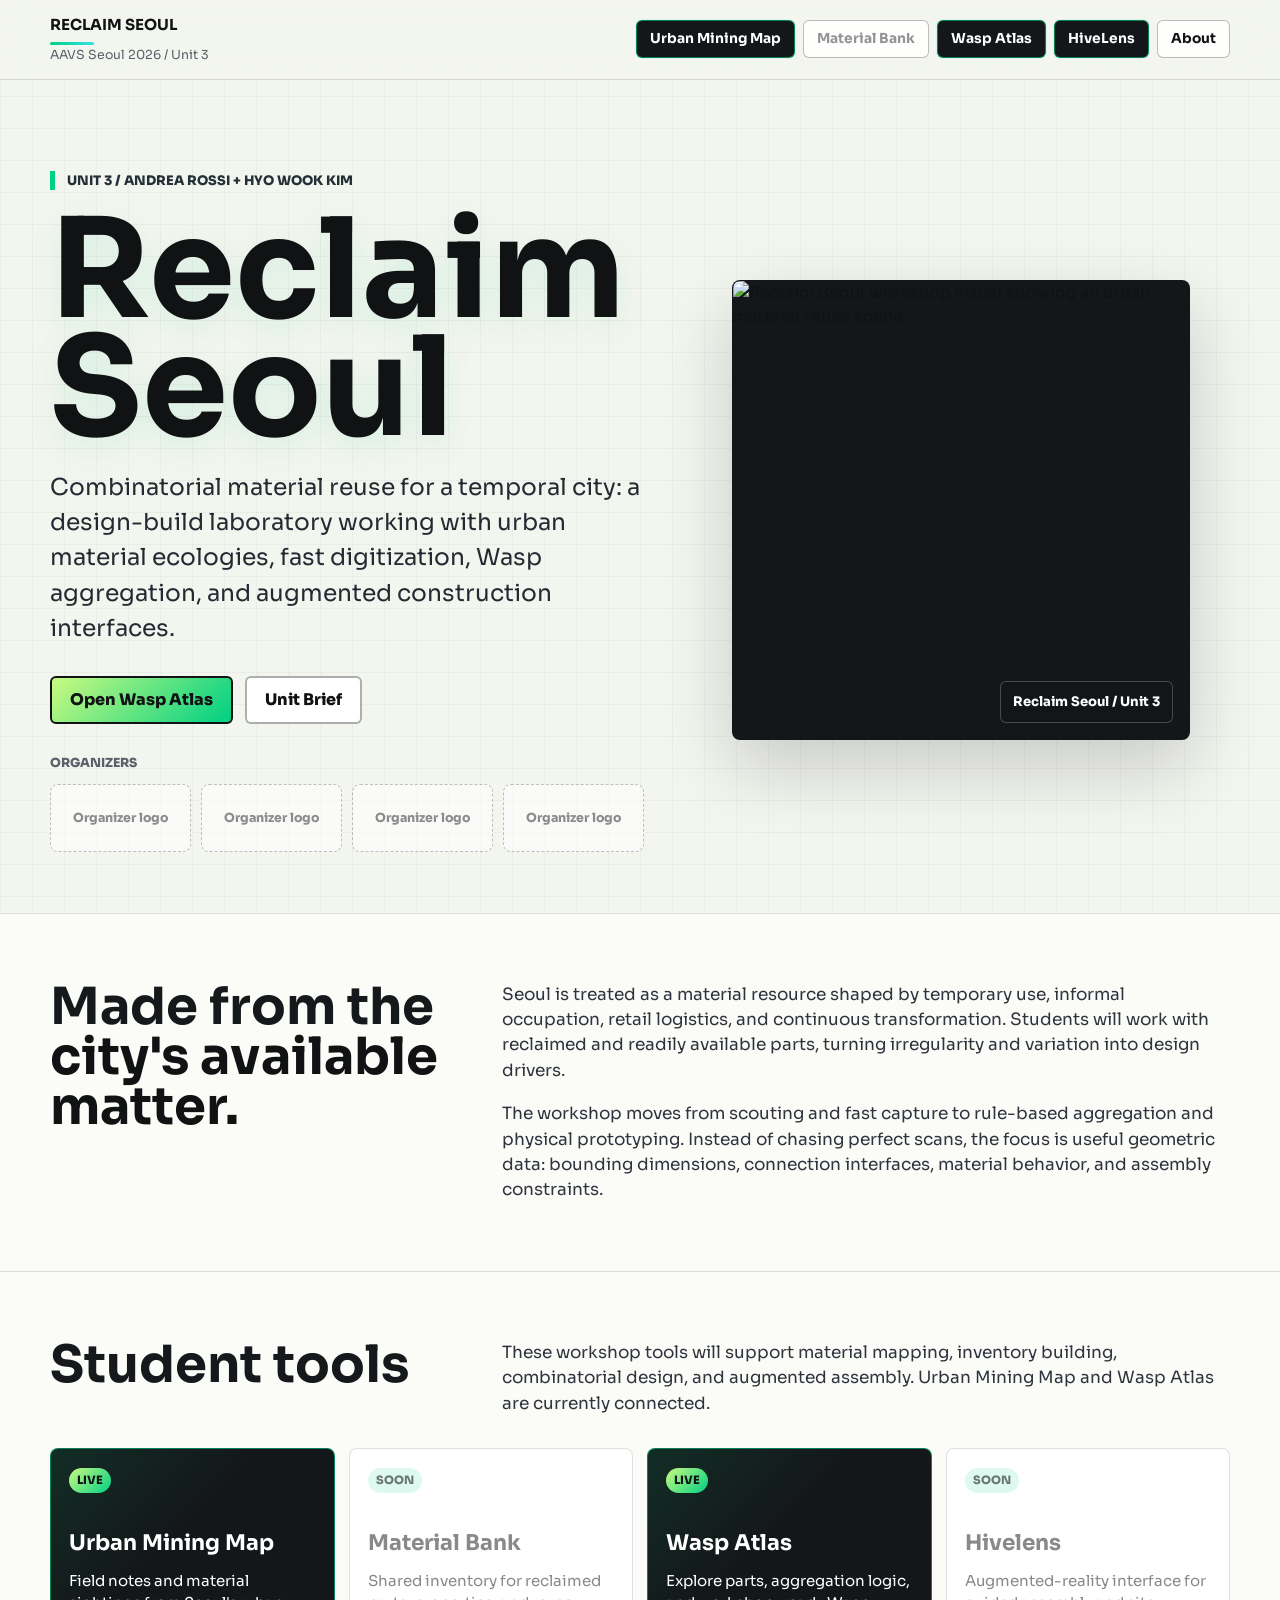
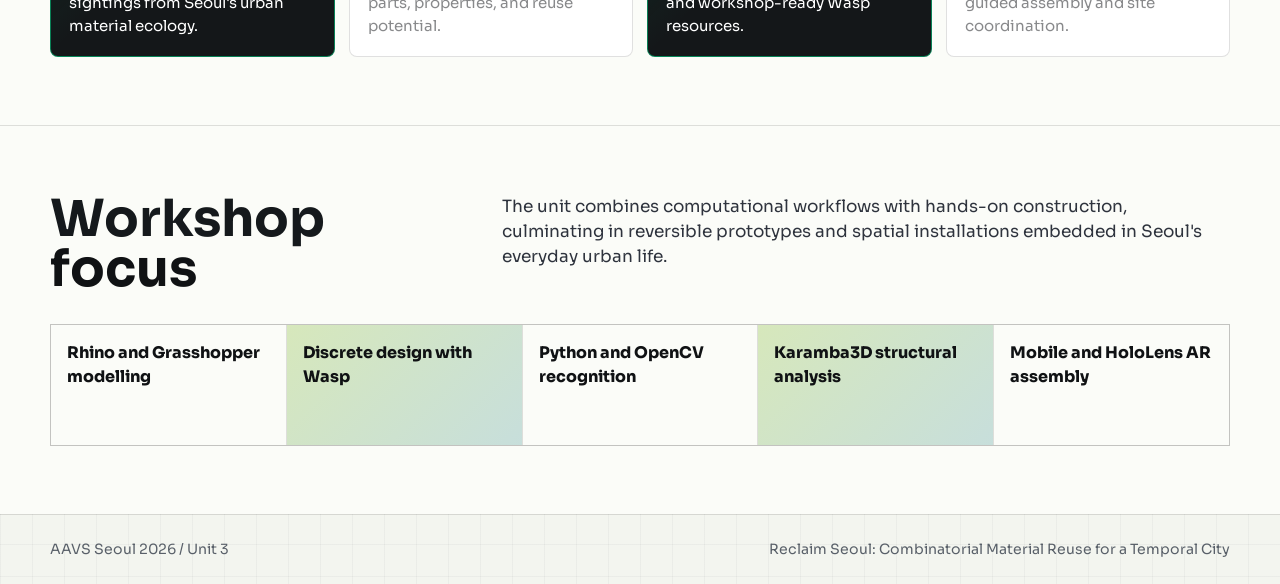
==== index.html @ ffc9cb84 "add space for logos" ====
<!doctype html>
<html lang="en">
  <head>
    <meta charset="utf-8" />
    <meta name="viewport" content="width=device-width, initial-scale=1" />
    <title>Reclaim Seoul | AAVS Seoul 2026 Unit 3</title>
    <meta
      name="description"
      content="Unit 3 of AAVS Seoul 2026: Reclaim Seoul, a design-build workshop on combinatorial material reuse for a temporal city."
    />
    <meta property="og:title" content="Reclaim Seoul | AAVS Seoul 2026 Unit 3" />
    <meta
      property="og:description"
      content="Combinatorial material reuse, urban mining, Wasp aggregation, and AR-guided assembly for Seoul's temporal city."
    />
    <meta
      property="og:image"
      content="/assets/images/Gemini_Generated_Image_jdcvkxjdcvkxjdcv.png"
    />
    <meta property="og:type" content="website" />
    <link rel="preconnect" href="https://fonts.googleapis.com" />
    <link rel="preconnect" href="https://fonts.gstatic.com" crossorigin />
    <link
      href="https://fonts.googleapis.com/css2?family=Sora:wght@200;300;400;500;600;700&display=swap"
      rel="stylesheet"
    />
    <link rel="icon" href="Atlas/assets/fav.svg" type="image/svg+xml" />
    <script src="assets/site-nav.js" defer></script>
    <style>
      :root {
        --ink: #101214;
        --muted: #596069;
        --paper: #f3f5ef;
        --panel: #ffffff;
        --line: rgba(16, 18, 20, 0.13);
        --hive-green: #00d084;
        --hive-cyan: #34e2e4;
        --hive-lime: #cafa80;
        --hive-blue: #0693e3;
        --soft-green: rgba(0, 208, 132, 0.13);
        --dark-panel: #141719;
      }

      * {
        box-sizing: border-box;
      }

      html {
        scroll-behavior: smooth;
      }

      body {
        margin: 0;
        color: var(--ink);
        background:
          linear-gradient(90deg, rgba(17, 19, 24, 0.035) 1px, transparent 1px),
          linear-gradient(rgba(17, 19, 24, 0.035) 1px, transparent 1px),
          var(--paper);
        background-size: 32px 32px;
        font-family:
          Sora, ui-sans-serif, system-ui, -apple-system, BlinkMacSystemFont, "Segoe UI",
          sans-serif;
        line-height: 1.5;
      }

      a {
        color: inherit;
      }

      .hero {
        min-height: calc(100vh - 67px);
        display: grid;
        align-items: center;
        padding: 56px 0 28px;
      }

      .hero-inner {
        display: grid;
        grid-template-columns: minmax(0, 1.05fr) minmax(300px, 0.95fr);
        gap: 48px;
        align-items: center;
        width: min(1180px, calc(100% - 32px));
        margin: 0 auto;
      }

      .eyebrow {
        display: inline-flex;
        width: fit-content;
        border-left: 5px solid var(--hive-green);
        padding-left: 12px;
        color: #243038;
        font-size: 0.82rem;
        font-weight: 800;
        text-transform: uppercase;
      }

      h1 {
        max-width: 850px;
        margin: 20px 0 22px;
        font-size: clamp(3.4rem, 11vw, 8.6rem);
        line-height: 0.86;
        letter-spacing: 0;
        text-shadow: 0 10px 30px rgba(0, 208, 132, 0.12);
      }

      .subtitle {
        max-width: 660px;
        margin: 0;
        color: #242932;
        font-size: clamp(1.08rem, 2vw, 1.46rem);
      }

      .hero-actions {
        display: flex;
        flex-wrap: wrap;
        gap: 12px;
        margin-top: 30px;
      }

      .logo-strip {
        display: grid;
        gap: 12px;
        margin-top: 30px;
      }

      .logo-strip__label {
        color: var(--muted);
        font-size: 0.78rem;
        font-weight: 800;
        text-transform: uppercase;
      }

      .logo-strip__grid {
        display: grid;
        grid-template-columns: repeat(4, minmax(120px, 1fr));
        gap: 10px;
        max-width: 620px;
      }

      .logo-slot {
        display: grid;
        place-items: center;
        min-height: 68px;
        border: 1px dashed rgba(16, 18, 20, 0.26);
        border-radius: 8px;
        background: rgba(255, 255, 255, 0.58);
        color: rgba(16, 18, 20, 0.48);
        font-size: 0.78rem;
        font-weight: 760;
        text-align: center;
      }

      .button {
        display: inline-flex;
        align-items: center;
        justify-content: center;
        min-height: 48px;
        border: 2px solid var(--ink);
        border-radius: 6px;
        padding: 0 18px;
        font-weight: 800;
        text-decoration: none;
      }

      .button.primary {
        background: linear-gradient(135deg, var(--hive-lime), var(--hive-green));
      }

      .button.secondary {
        background: white;
        border-color: rgba(16, 18, 20, 0.34);
      }

      .media-panel {
        position: relative;
        overflow: hidden;
        min-height: 460px;
        border: 1px solid var(--line);
        border-radius: 8px;
        background: var(--dark-panel);
        box-shadow: 0 28px 70px rgba(17, 19, 24, 0.18);
      }

      .media-panel img {
        position: absolute;
        inset: 0;
        width: 100%;
        height: 100%;
        object-fit: cover;
      }

      .media-label {
        position: absolute;
        right: 16px;
        bottom: 16px;
        max-width: calc(100% - 32px);
        border: 1px solid rgba(255, 255, 255, 0.22);
        border-radius: 6px;
        padding: 10px 12px;
        background: rgba(20, 23, 25, 0.86);
        color: white;
        font-size: 0.82rem;
        font-weight: 750;
      }

      main {
        background: #fbfcf8;
      }

      section {
        border-top: 1px solid var(--line);
        padding: 68px 0;
      }

      .section-inner {
        width: min(1180px, calc(100% - 32px));
        margin: 0 auto;
      }

      .split {
        display: grid;
        grid-template-columns: minmax(230px, 0.72fr) minmax(0, 1.28fr);
        gap: 42px;
      }

      h2 {
        margin: 0;
        font-size: clamp(2rem, 4vw, 4rem);
        line-height: 0.98;
        letter-spacing: 0;
      }

      h2::first-line {
        color: #15191c;
      }

      .body-copy {
        display: grid;
        gap: 18px;
        color: #2e333d;
        font-size: 1.06rem;
      }

      .body-copy p {
        margin: 0;
      }

      .tool-grid {
        display: grid;
        grid-template-columns: repeat(4, minmax(0, 1fr));
        gap: 14px;
        margin-top: 32px;
      }

      .tool-card {
        min-height: 188px;
        border: 1px solid var(--line);
        border-radius: 8px;
        padding: 18px;
        background: var(--panel);
        text-decoration: none;
      }

      .tool-card.live {
        border-color: rgba(0, 208, 132, 0.56);
        background:
          linear-gradient(135deg, rgba(0, 208, 132, 0.12), transparent 42%),
          var(--dark-panel);
        color: white;
      }

      .tool-card.placeholder {
        color: rgba(17, 19, 24, 0.5);
      }

      .tool-status {
        display: inline-flex;
        border-radius: 999px;
        padding: 4px 8px;
        background: linear-gradient(135deg, var(--hive-lime), var(--hive-green));
        color: var(--ink);
        font-size: 0.72rem;
        font-weight: 850;
        text-transform: uppercase;
      }

      .tool-card.placeholder .tool-status {
        background: var(--soft-green);
        color: rgba(16, 18, 20, 0.56);
      }

      .tool-card h3 {
        margin: 34px 0 10px;
        font-size: 1.35rem;
        letter-spacing: 0;
      }

      .tool-card p {
        margin: 0;
        font-size: 0.94rem;
      }

      .learning-list {
        display: grid;
        grid-template-columns: repeat(5, minmax(0, 1fr));
        gap: 1px;
        margin-top: 30px;
        background: var(--line);
        border: 1px solid var(--line);
      }

      .learning-list span {
        min-height: 120px;
        padding: 16px;
        background: #fbfcf8;
        font-weight: 760;
      }

      .learning-list span:nth-child(2),
      .learning-list span:nth-child(4) {
        background: linear-gradient(135deg, rgba(202, 250, 128, 0.34), rgba(52, 226, 228, 0.13));
      }

      .footer {
        display: flex;
        flex-wrap: wrap;
        justify-content: space-between;
        gap: 18px;
        border-top: 1px solid var(--line);
        padding: 24px max(16px, calc((100% - 1180px) / 2));
        color: var(--muted);
        font-size: 0.88rem;
      }

      @media (max-width: 920px) {
        .hero {
          min-height: auto;
        }

        .hero-inner,
        .split {
          grid-template-columns: 1fr;
        }

        .media-panel {
          min-height: 320px;
        }

        .tool-grid,
        .learning-list {
          grid-template-columns: repeat(2, minmax(0, 1fr));
        }
      }

      @media (max-width: 560px) {
        h1 {
          font-size: clamp(3rem, 19vw, 5.8rem);
        }

        .hero-actions,
        .button {
          width: 100%;
        }

        .logo-strip__grid {
          grid-template-columns: 1fr 1fr;
        }

        .tool-grid,
        .learning-list {
          grid-template-columns: 1fr;
        }
      }
    </style>
  </head>
  <body>
    <site-nav current="home"></site-nav>

    <div class="hero">
      <div class="hero-inner">
        <div>
          <span class="eyebrow">Unit 3 / Andrea Rossi + Hyo Wook Kim</span>
          <h1>Reclaim Seoul</h1>
          <p class="subtitle">
            Combinatorial material reuse for a temporal city: a design-build laboratory
            working with urban material ecologies, fast digitization, Wasp aggregation, and
            augmented construction interfaces.
          </p>
          <div class="hero-actions">
            <a class="button primary" href="Atlas/">Open Wasp Atlas</a>
            <a class="button secondary" href="https://www.social-algorithms.com/whats-on/2026-unit-3">Unit Brief</a>
          </div>
          <div class="logo-strip" aria-label="Organizer logos">
            <span class="logo-strip__label">Organizers</span>
            <div class="logo-strip__grid">
              <div class="logo-slot">Organizer logo</div>
              <div class="logo-slot">Organizer logo</div>
              <div class="logo-slot">Organizer logo</div>
              <div class="logo-slot">Organizer logo</div>
            </div>
          </div>
        </div>
        <figure class="media-panel" aria-label="Reclaim Seoul workshop image">
          <img
            src="assets/images/Gemini_Generated_Image_jdcvkxjdcvkxjdcv.png"
            alt="Reclaim Seoul workshop visual showing an urban material reuse scene"
          />
          <figcaption class="media-label">Reclaim Seoul / Unit 3</figcaption>
        </figure>
      </div>
    </div>

    <main>
      <section id="brief">
        <div class="section-inner split">
          <h2>Made from the city's available matter.</h2>
          <div class="body-copy">
            <p>
              Seoul is treated as a material resource shaped by temporary use, informal
              occupation, retail logistics, and continuous transformation. Students will work
              with reclaimed and readily available parts, turning irregularity and variation
              into design drivers.
            </p>
            <p>
              The workshop moves from scouting and fast capture to rule-based aggregation and
              physical prototyping. Instead of chasing perfect scans, the focus is useful
              geometric data: bounding dimensions, connection interfaces, material behavior,
              and assembly constraints.
            </p>
          </div>
        </div>
      </section>

      <section id="tools">
        <div class="section-inner">
          <div class="split">
            <h2>Student tools</h2>
            <div class="body-copy">
              <p>
                These workshop tools will support material mapping, inventory building,
                combinatorial design, and augmented assembly. Urban Mining Map and Wasp Atlas
                are currently connected.
              </p>
            </div>
          </div>
          <div class="tool-grid">
            <a class="tool-card live" href="UrbanMiningMap/">
              <span class="tool-status">Live</span>
              <h3>Urban Mining Map</h3>
              <p>Field notes and material sightings from Seoul's urban material ecology.</p>
            </a>
            <article class="tool-card placeholder">
              <span class="tool-status">Soon</span>
              <h3>Material Bank</h3>
              <p>Shared inventory for reclaimed parts, properties, and reuse potential.</p>
            </article>
            <a class="tool-card live" href="Atlas/">
              <span class="tool-status">Live</span>
              <h3>Wasp Atlas</h3>
              <p>Explore parts, aggregation logic, and workshop-ready Wasp resources.</p>
            </a>
            <article class="tool-card placeholder">
              <span class="tool-status">Soon</span>
              <h3>Hivelens</h3>
              <p>Augmented-reality interface for guided assembly and site coordination.</p>
            </article>
          </div>
        </div>
      </section>

      <section id="learning">
        <div class="section-inner">
          <div class="split">
            <h2>Workshop focus</h2>
            <div class="body-copy">
              <p>
                The unit combines computational workflows with hands-on construction,
                culminating in reversible prototypes and spatial installations embedded in
                Seoul's everyday urban life.
              </p>
            </div>
          </div>
          <div class="learning-list" aria-label="Workshop topics">
            <span>Rhino and Grasshopper modelling</span>
            <span>Discrete design with Wasp</span>
            <span>Python and OpenCV recognition</span>
            <span>Karamba3D structural analysis</span>
            <span>Mobile and HoloLens AR assembly</span>
          </div>
        </div>
      </section>
    </main>

    <footer class="footer">
      <span>AAVS Seoul 2026 / Unit 3</span>
      <span>Reclaim Seoul: Combinatorial Material Reuse for a Temporal City</span>
    </footer>
  </body>
</html>
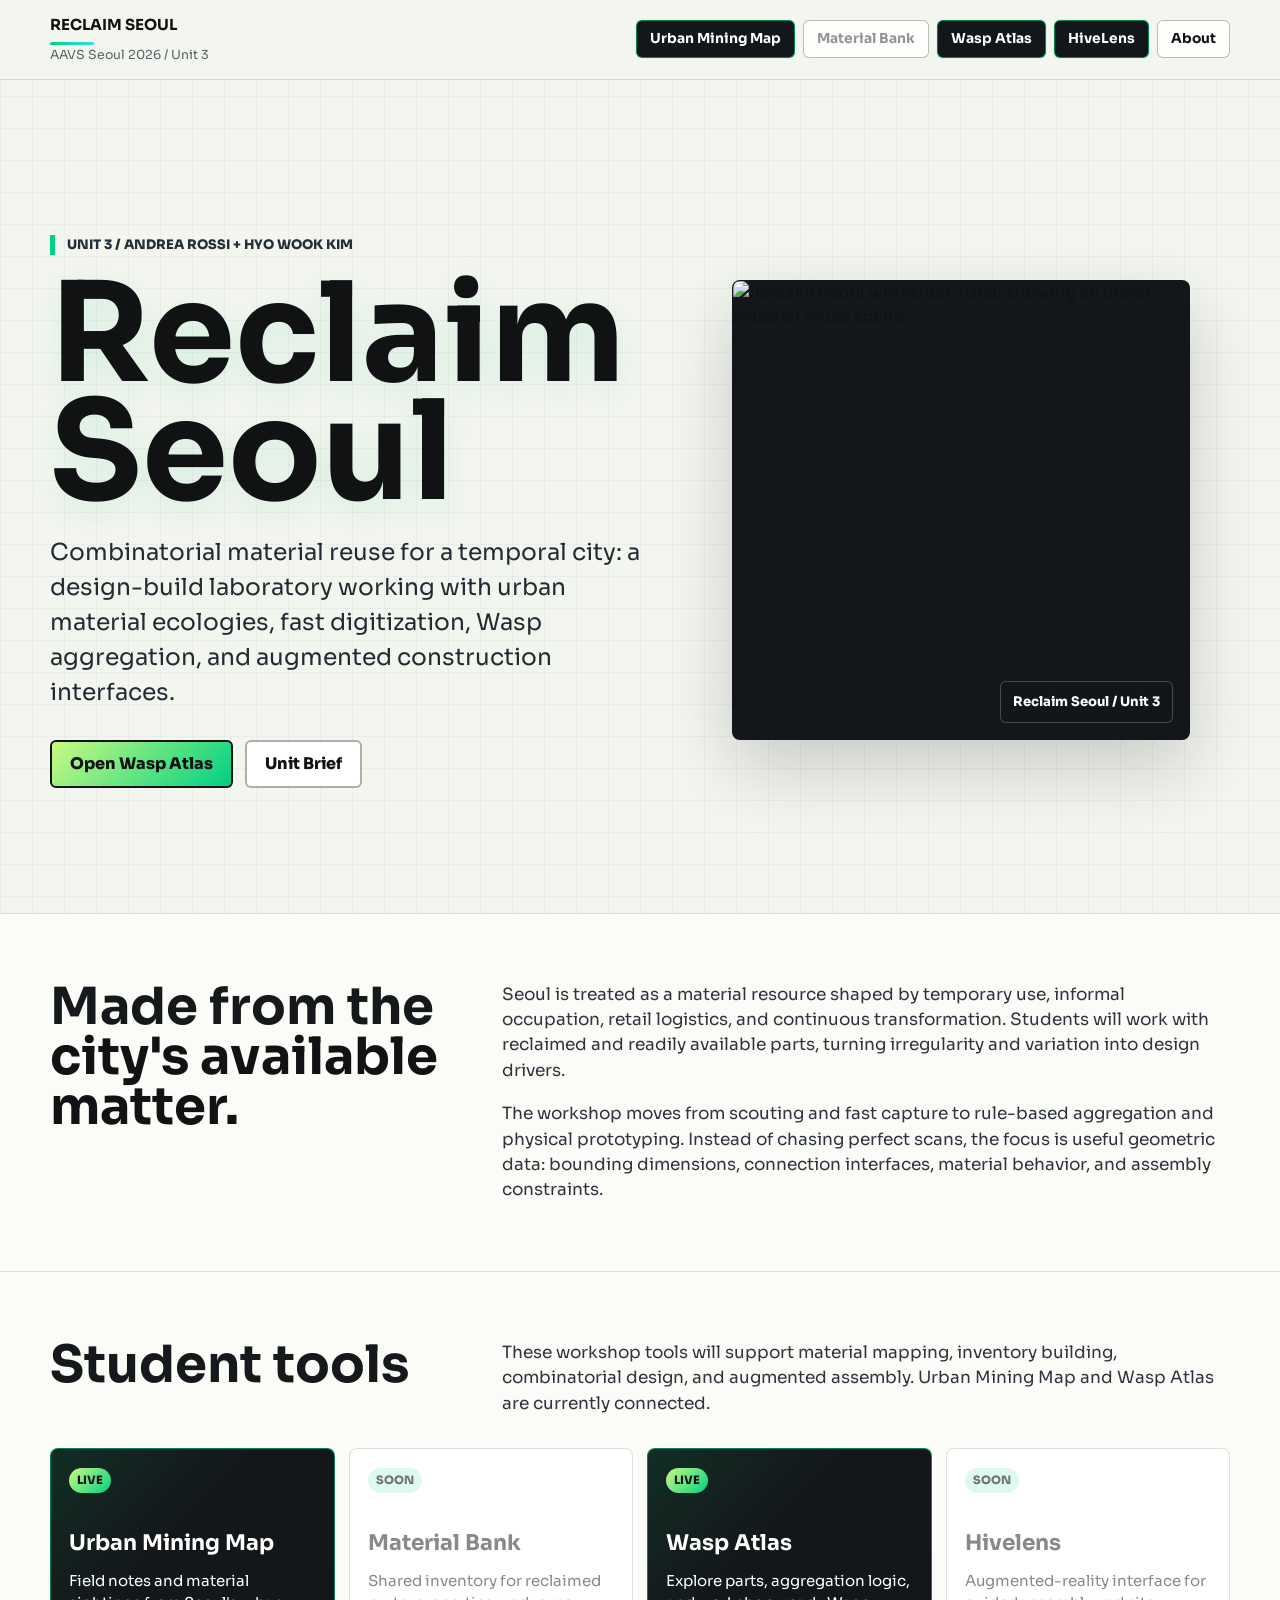
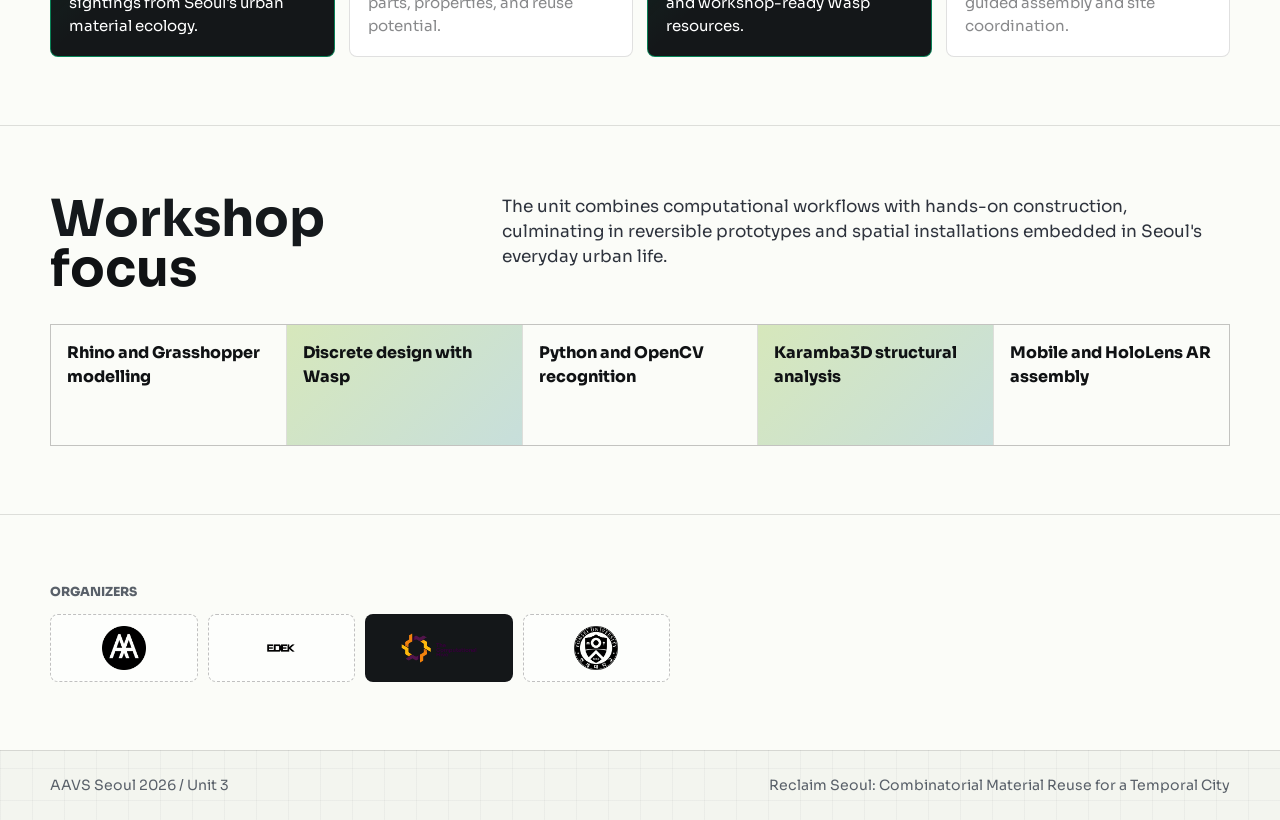
==== commit 7e3df5f6: "add logos" ====
--- a/index.html
+++ b/index.html
@@ -150,6 +150,19 @@
         text-align: center;
       }
 
+      .logo-slot--dark {
+        background: var(--dark-panel);
+        border-style: solid;
+      }
+
+      .logo-slot img {
+        display: block;
+        width: auto;
+        max-width: 84%;
+        max-height: 44px;
+        object-fit: contain;
+      }
+
       .button {
         display: inline-flex;
         align-items: center;
@@ -389,15 +402,6 @@
           <div class="hero-actions">
             <a class="button primary" href="Atlas/">Open Wasp Atlas</a>
             <a class="button secondary" href="https://www.social-algorithms.com/whats-on/2026-unit-3">Unit Brief</a>
-          </div>
-          <div class="logo-strip" aria-label="Organizer logos">
-            <span class="logo-strip__label">Organizers</span>
-            <div class="logo-strip__grid">
-              <div class="logo-slot">Organizer logo</div>
-              <div class="logo-slot">Organizer logo</div>
-              <div class="logo-slot">Organizer logo</div>
-              <div class="logo-slot">Organizer logo</div>
-            </div>
           </div>
         </div>
         <figure class="media-panel" aria-label="Reclaim Seoul workshop image">
@@ -489,6 +493,29 @@
           </div>
         </div>
       </section>
+
+      <section id="organizers" aria-label="Organizer logos">
+        <div class="section-inner logo-strip">
+          <span class="logo-strip__label">Organizers</span>
+          <div class="logo-strip__grid">
+            <div class="logo-slot">
+              <img src="assets/logos/organizers/AA.png" alt="Architectural Association" />
+            </div>
+            <div class="logo-slot">
+              <img src="assets/logos/organizers/EDEK-logo_black.png" alt="EDEK" />
+            </div>
+            <div class="logo-slot logo-slot--dark">
+              <img
+                src="assets/logos/organizers/The-Comuptational-Hive-logo-main-neg.png"
+                alt="The Computational Hive"
+              />
+            </div>
+            <div class="logo-slot">
+              <img src="assets/logos/organizers/yonsei-black.png" alt="Yonsei University" />
+            </div>
+          </div>
+        </div>
+      </section>
     </main>
 
     <footer class="footer">
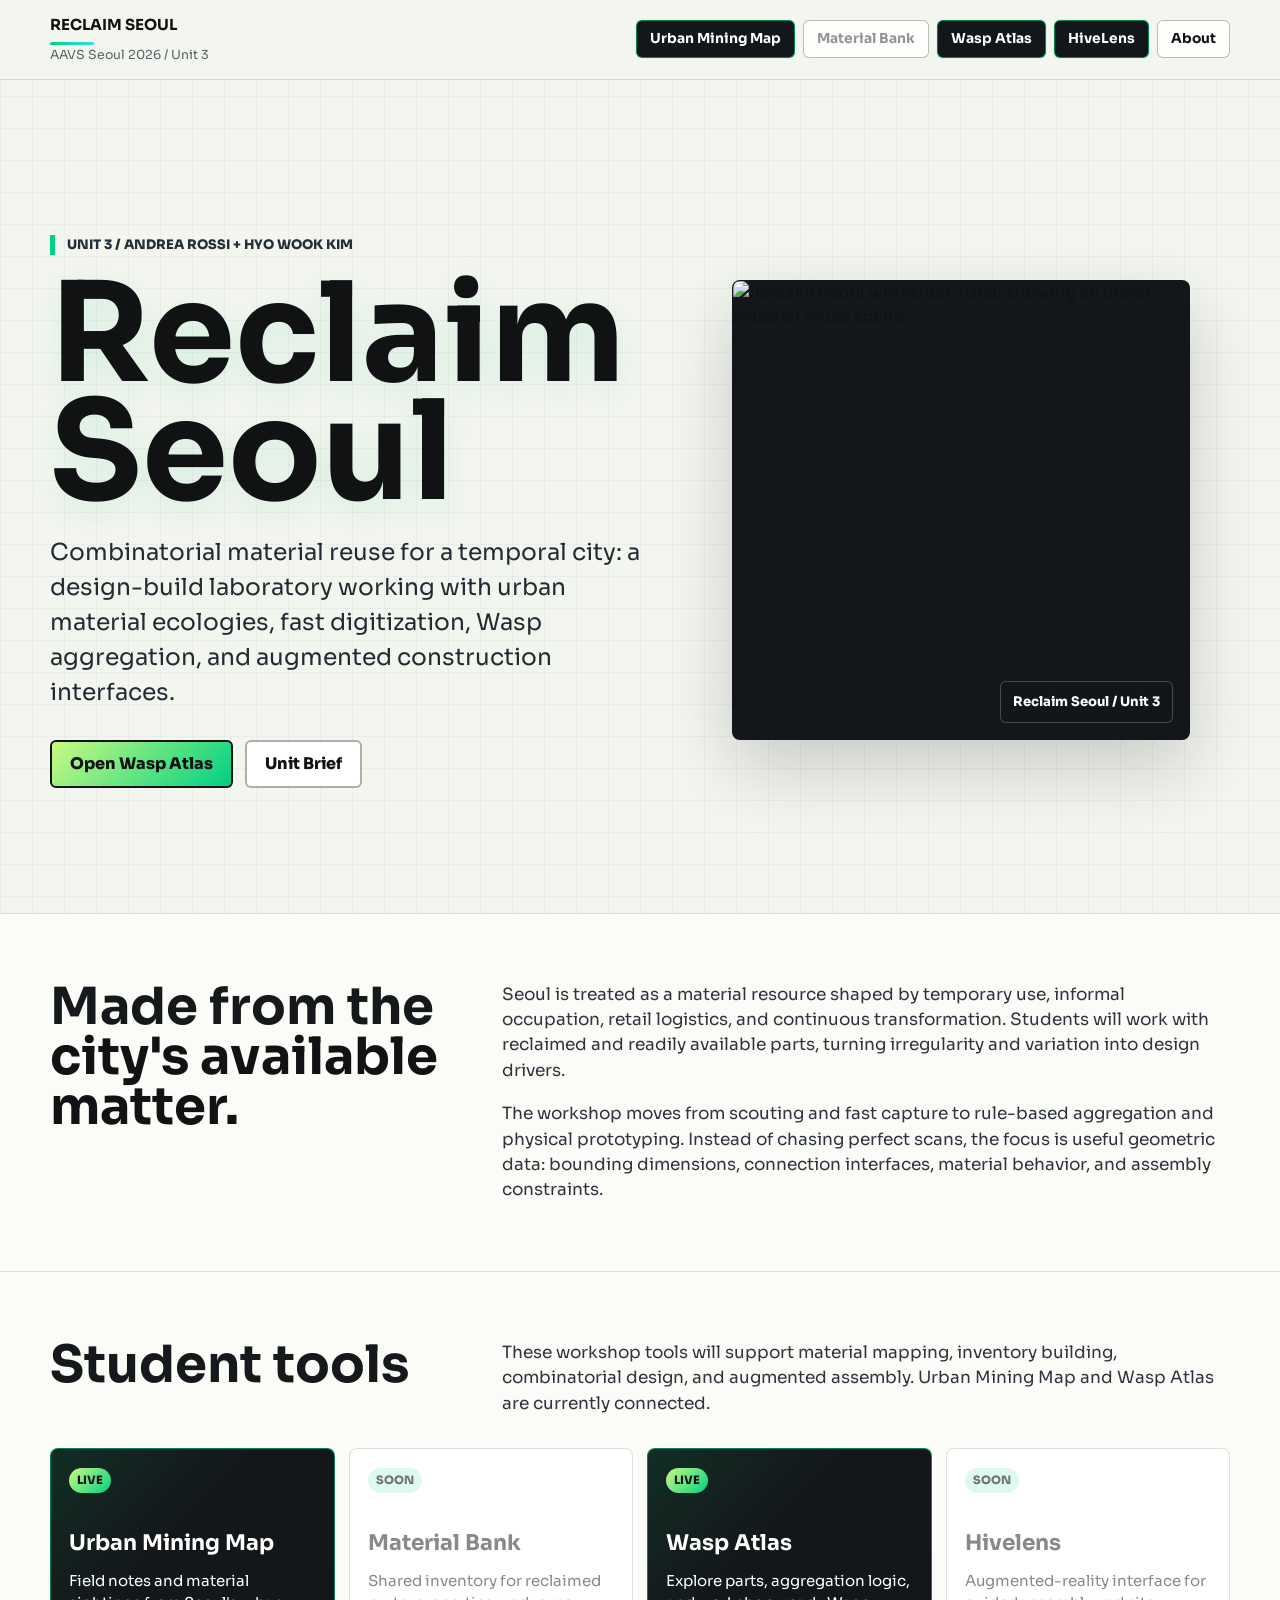
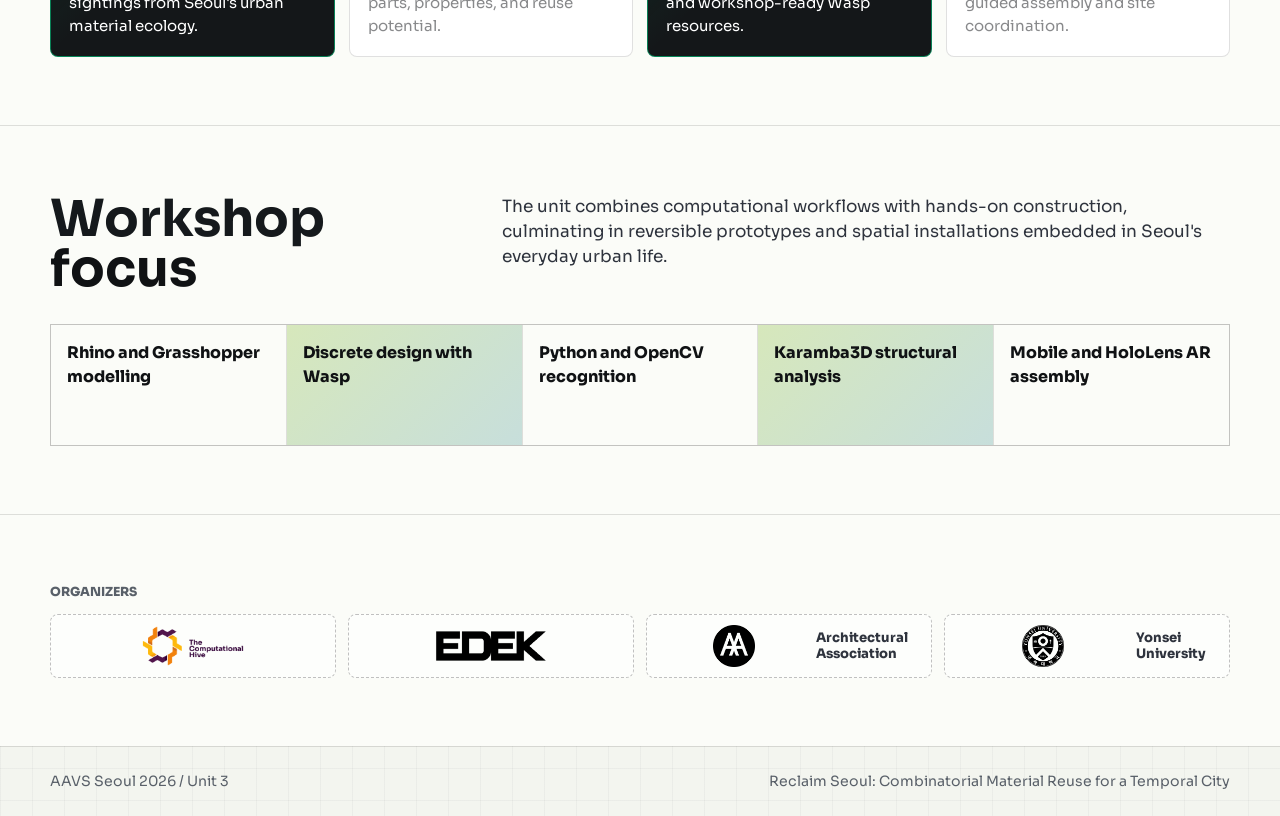
==== commit 1568c5a6: "fix logos" ====
--- a/index.html
+++ b/index.html
@@ -132,35 +132,53 @@
 
       .logo-strip__grid {
         display: grid;
-        grid-template-columns: repeat(4, minmax(120px, 1fr));
-        gap: 10px;
-        max-width: 620px;
+        grid-template-columns: repeat(auto-fit, minmax(160px, 1fr));
+        gap: 12px;
+        width: 100%;
       }
 
       .logo-slot {
-        display: grid;
-        place-items: center;
-        min-height: 68px;
+        display: flex;
+        align-items: center;
+        justify-content: center;
+        gap: 12px;
+        height: 64px;
+        padding: 8px 16px;
         border: 1px dashed rgba(16, 18, 20, 0.26);
         border-radius: 8px;
         background: rgba(255, 255, 255, 0.58);
         color: rgba(16, 18, 20, 0.48);
         font-size: 0.78rem;
         font-weight: 760;
+        overflow: hidden;
         text-align: center;
-      }
-
-      .logo-slot--dark {
-        background: var(--dark-panel);
-        border-style: solid;
       }
 
       .logo-slot img {
         display: block;
-        width: auto;
-        max-width: 84%;
-        max-height: 44px;
+        width: 100%;
+        max-width: 220px;
+        height: 42px;
         object-fit: contain;
+        transform: translate(var(--logo-x, 0), var(--logo-y, 0)) scale(var(--logo-scale, 1));
+        transform-origin: center;
+      }
+
+      .logo-slot img.logo-img--edek {
+        object-fit: cover;
+        object-position: center center;
+      }
+
+      .logo-slot__text {
+        color: #2e333d;
+        font-size: 0.82rem;
+        font-weight: 760;
+        line-height: 1.2;
+        text-align: left;
+      }
+
+      .logo-slot__text:empty {
+        display: none;
       }
 
       .button {
@@ -499,19 +517,37 @@
           <span class="logo-strip__label">Organizers</span>
           <div class="logo-strip__grid">
             <div class="logo-slot">
-              <img src="assets/logos/organizers/AA.png" alt="Architectural Association" />
-            </div>
-            <div class="logo-slot">
-              <img src="assets/logos/organizers/EDEK-logo_black.png" alt="EDEK" />
-            </div>
-            <div class="logo-slot logo-slot--dark">
               <img
                 src="assets/logos/organizers/The-Comuptational-Hive-logo-main-neg.png"
                 alt="The Computational Hive"
+                style="--logo-scale: 1.4;"
               />
+              <span class="logo-slot__text"></span>
             </div>
             <div class="logo-slot">
-              <img src="assets/logos/organizers/yonsei-black.png" alt="Yonsei University" />
+              <img
+                class="logo-img--edek"
+                src="assets/logos/organizers/EDEK-logo_black.png"
+                alt="EDEK"
+                style="--logo-scale: 0.8;"
+              />
+              <span class="logo-slot__text"></span>
+            </div>
+            <div class="logo-slot">
+              <img
+                src="assets/logos/organizers/AA.png"
+                alt="Architectural Association"
+                style="--logo-scale: 1;"
+              />
+              <span class="logo-slot__text">Architectural Association</span>
+            </div>
+            <div class="logo-slot">
+              <img
+                src="assets/logos/organizers/yonsei-black.png"
+                alt="Yonsei University"
+                style="--logo-scale: 1;"
+              />
+              <span class="logo-slot__text">Yonsei University</span>
             </div>
           </div>
         </div>
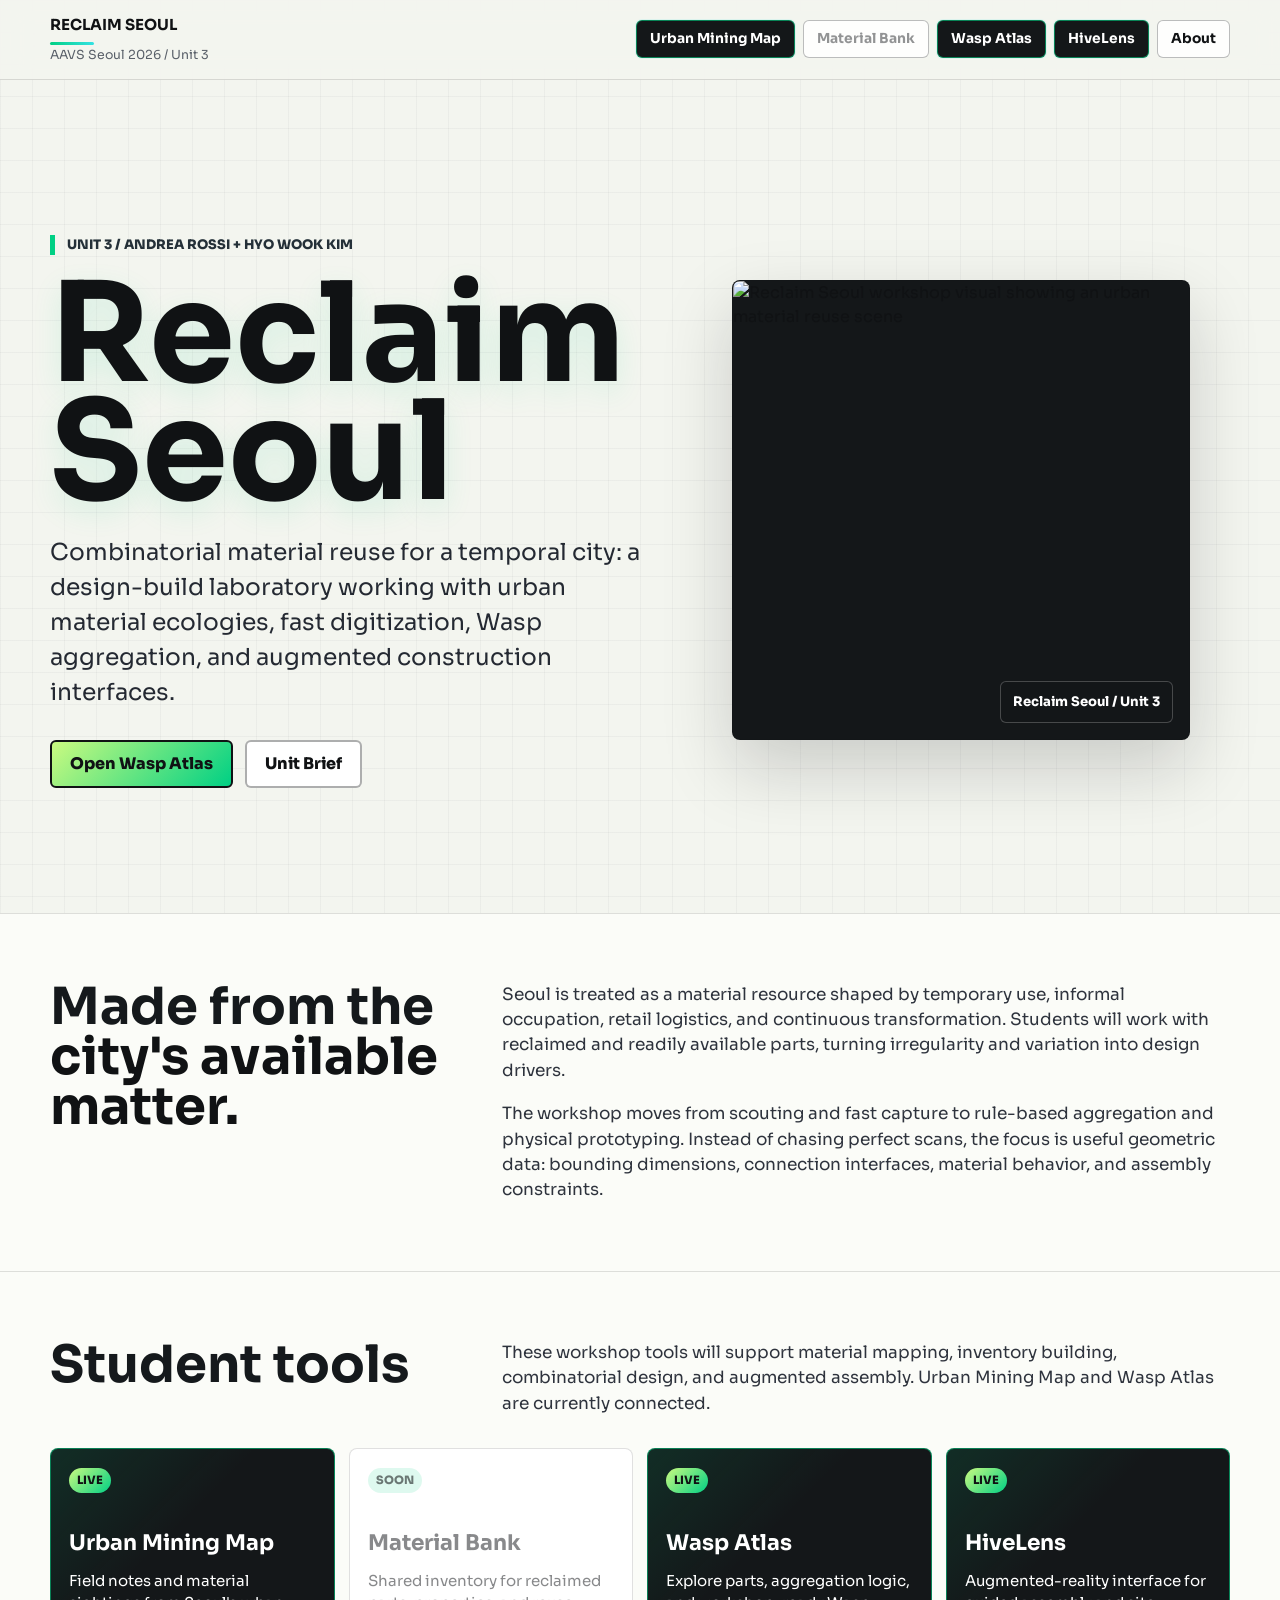
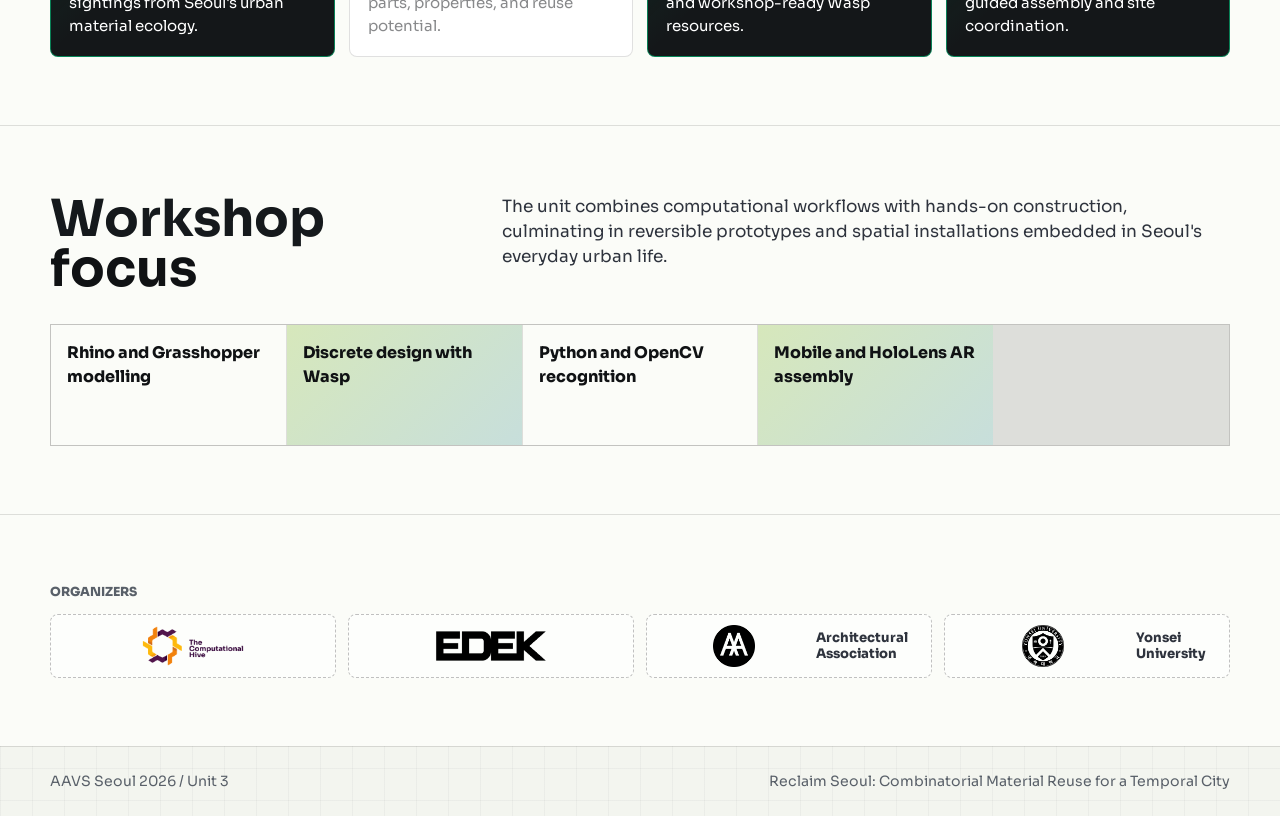
==== commit 9e037eda: "fix content" ====
--- a/index.html
+++ b/index.html
@@ -218,6 +218,7 @@
         width: 100%;
         height: 100%;
         object-fit: cover;
+        object-position: 80% center;
       }
 
       .media-label {
@@ -481,11 +482,11 @@
               <h3>Wasp Atlas</h3>
               <p>Explore parts, aggregation logic, and workshop-ready Wasp resources.</p>
             </a>
-            <article class="tool-card placeholder">
-              <span class="tool-status">Soon</span>
-              <h3>Hivelens</h3>
+            <a class="tool-card live" href="https://hivelens.thecomputationalhive.com/">
+              <span class="tool-status">Live</span>
+              <h3>HiveLens</h3>
               <p>Augmented-reality interface for guided assembly and site coordination.</p>
-            </article>
+            </a>
           </div>
         </div>
       </section>
@@ -506,7 +507,6 @@
             <span>Rhino and Grasshopper modelling</span>
             <span>Discrete design with Wasp</span>
             <span>Python and OpenCV recognition</span>
-            <span>Karamba3D structural analysis</span>
             <span>Mobile and HoloLens AR assembly</span>
           </div>
         </div>
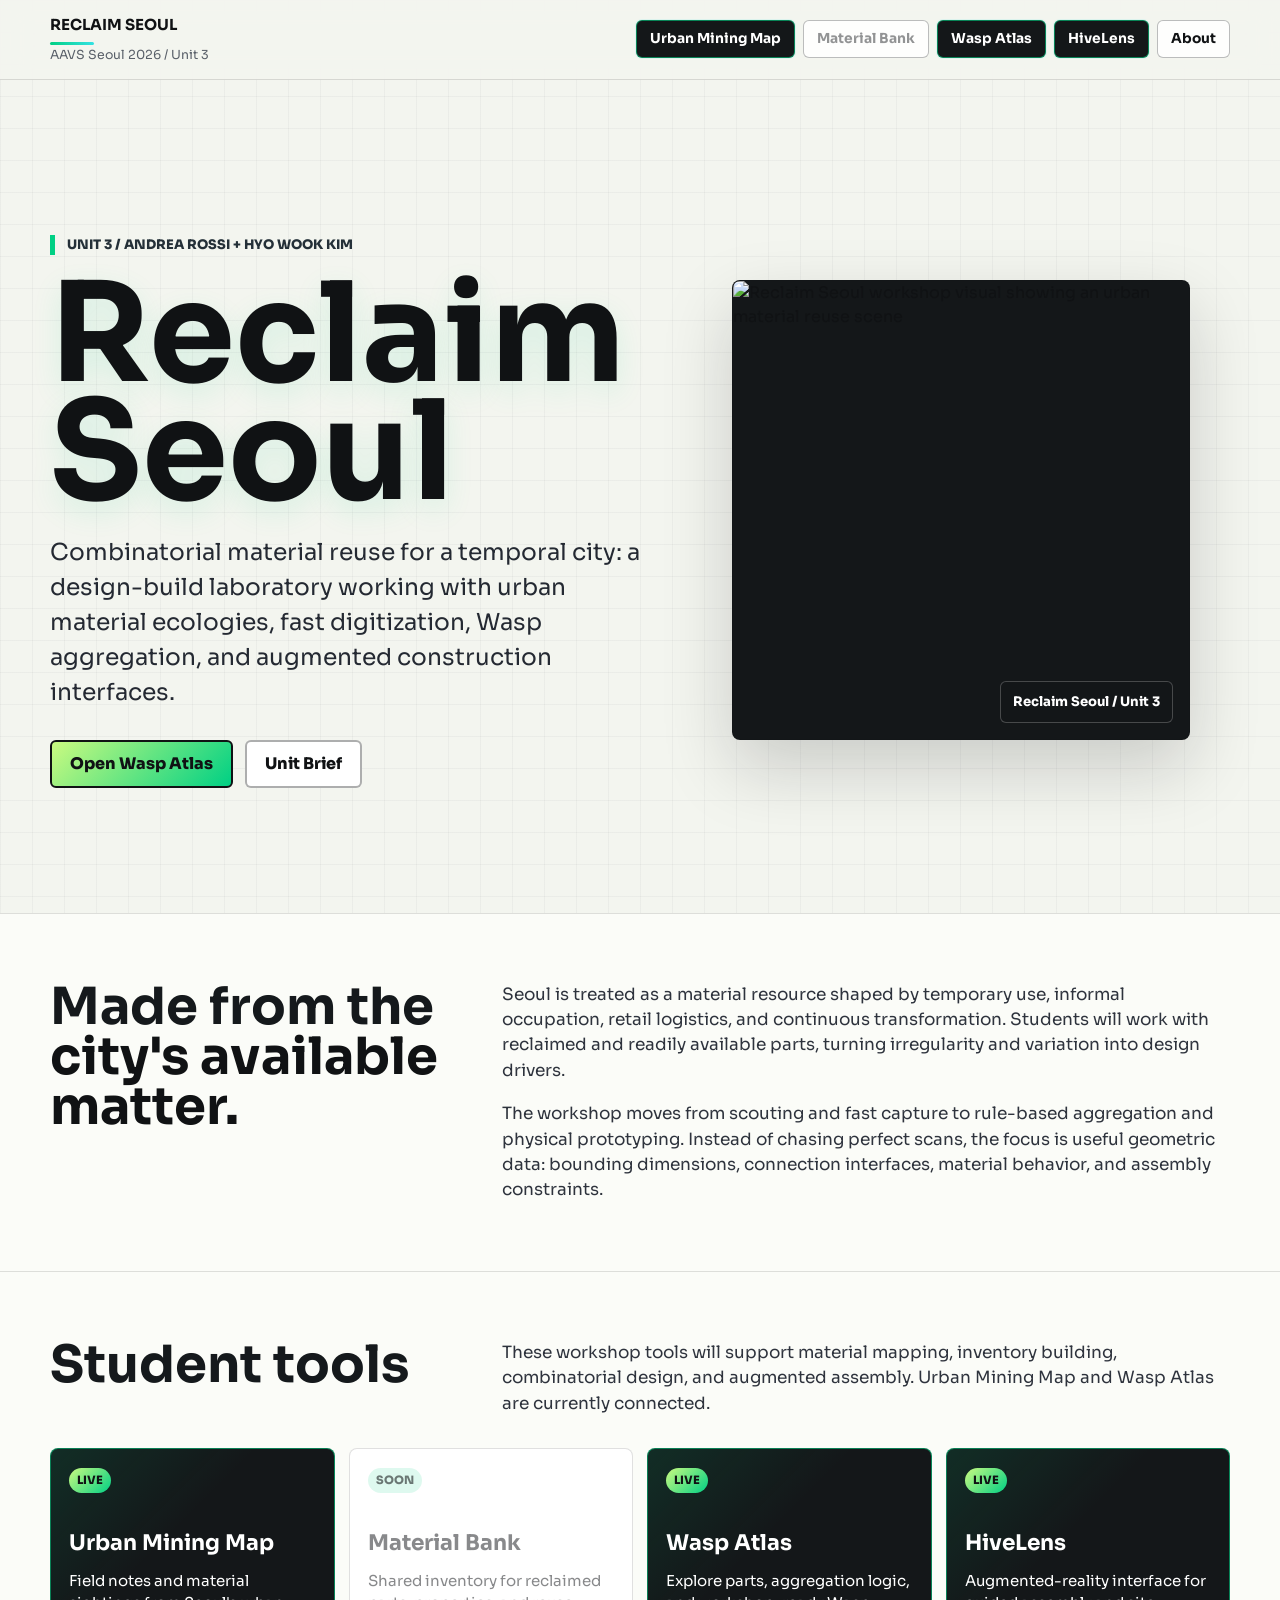
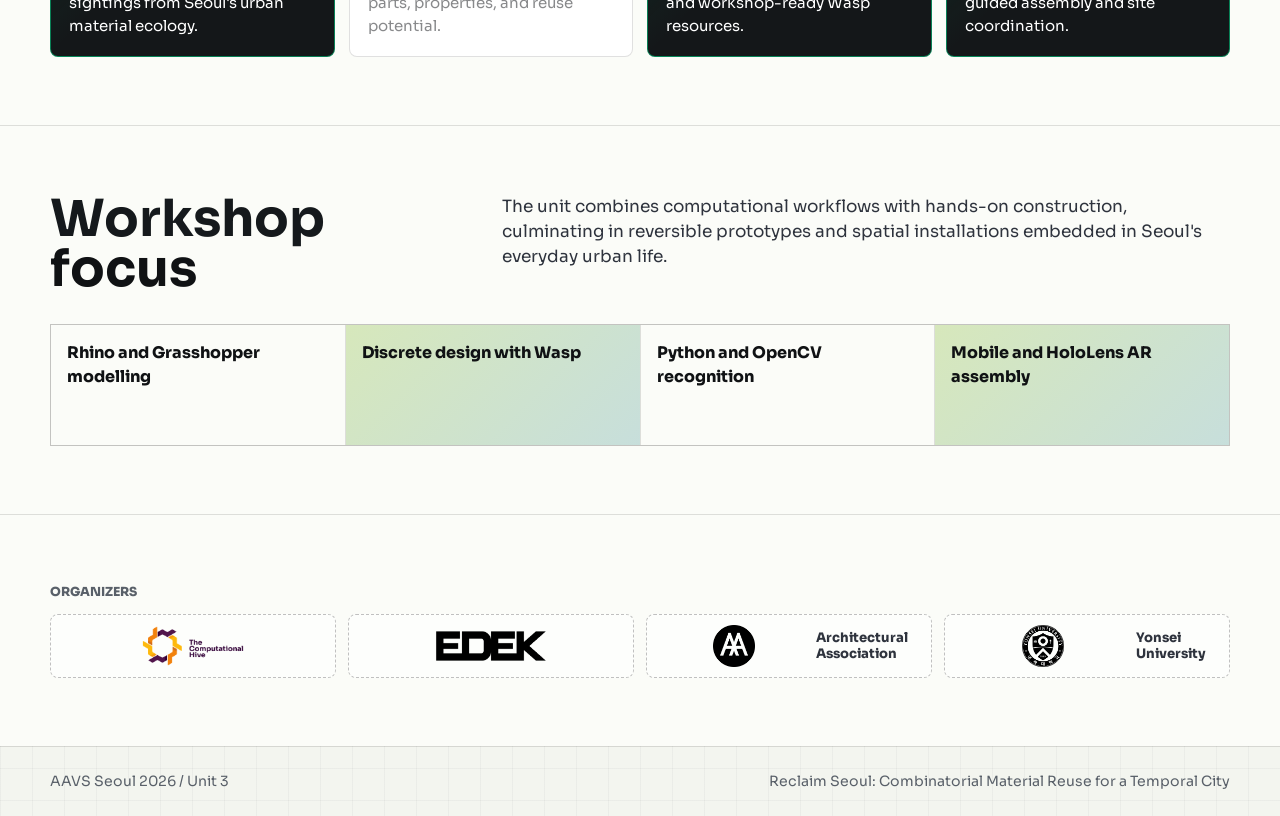
==== commit 5963efad: "fix focus list" ====
--- a/index.html
+++ b/index.html
@@ -334,7 +334,7 @@
 
       .learning-list {
         display: grid;
-        grid-template-columns: repeat(5, minmax(0, 1fr));
+        grid-template-columns: repeat(4, minmax(0, 1fr));
         gap: 1px;
         margin-top: 30px;
         background: var(--line);
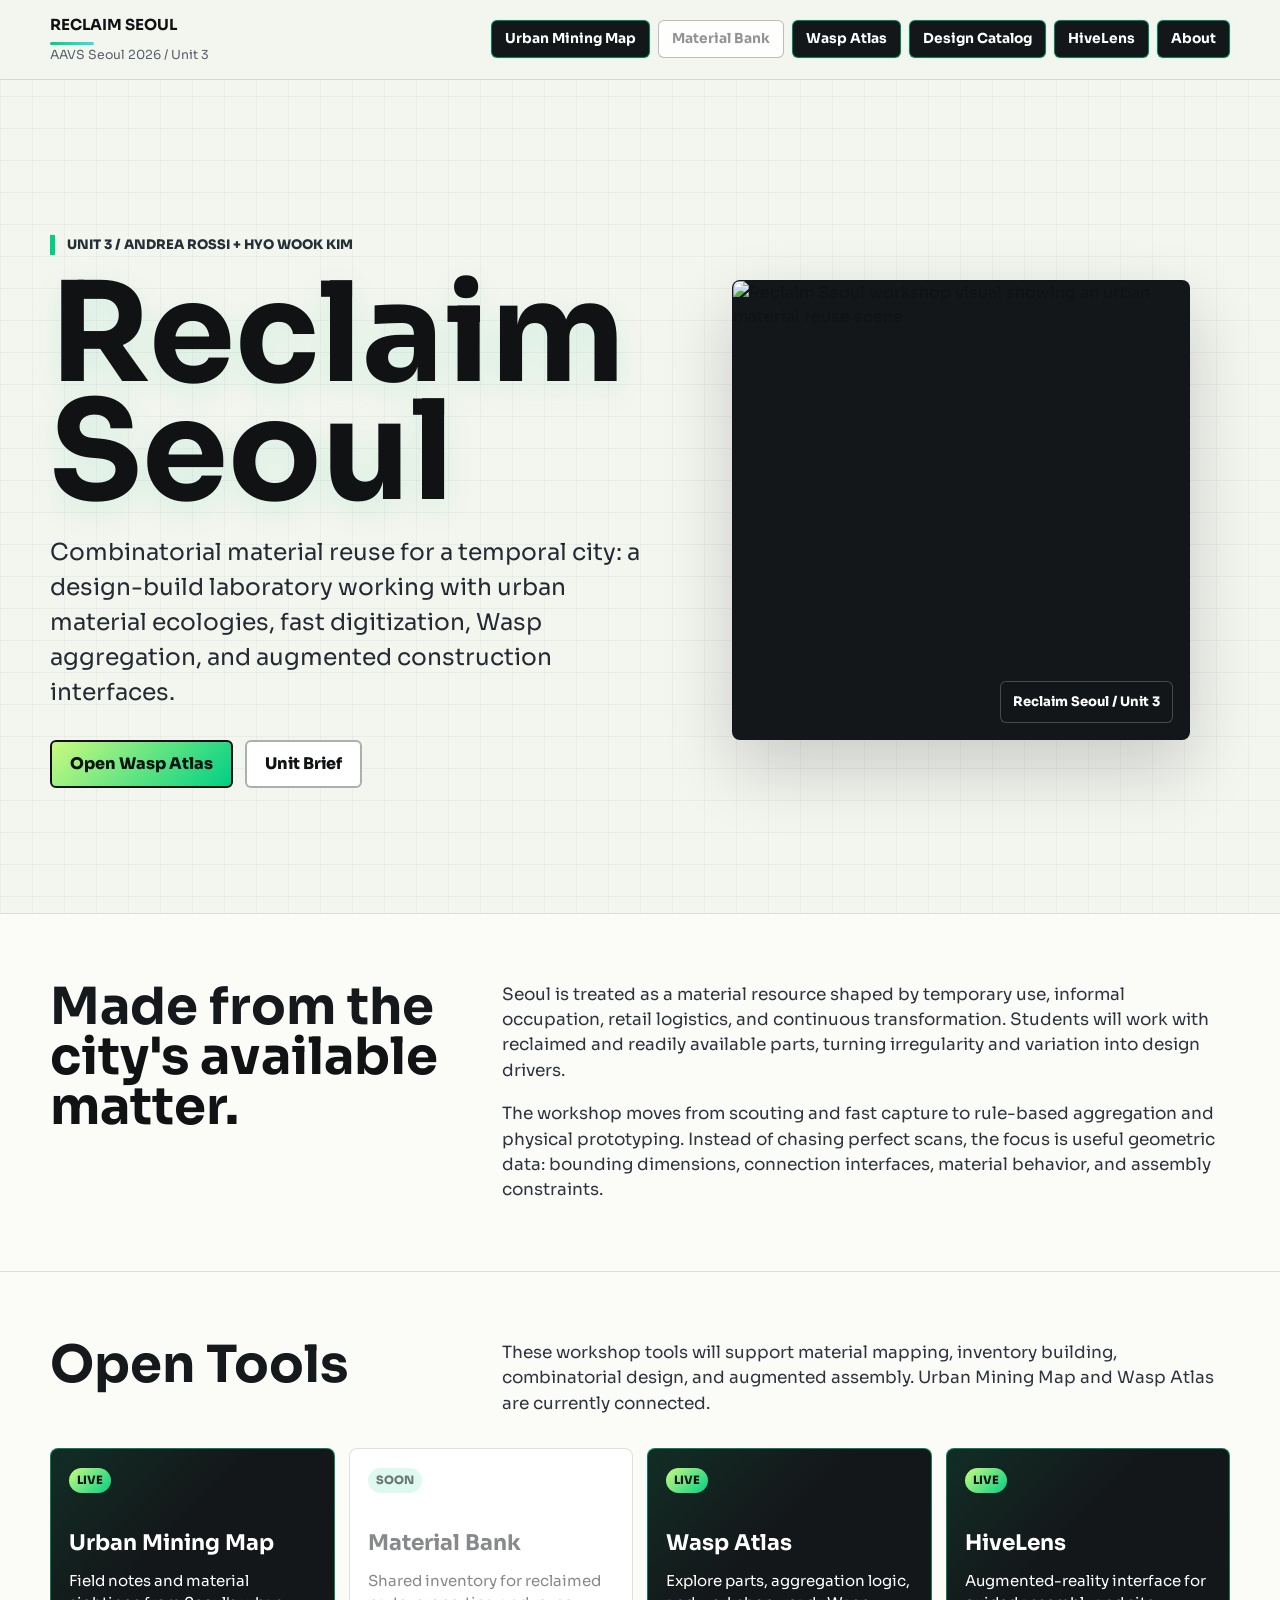
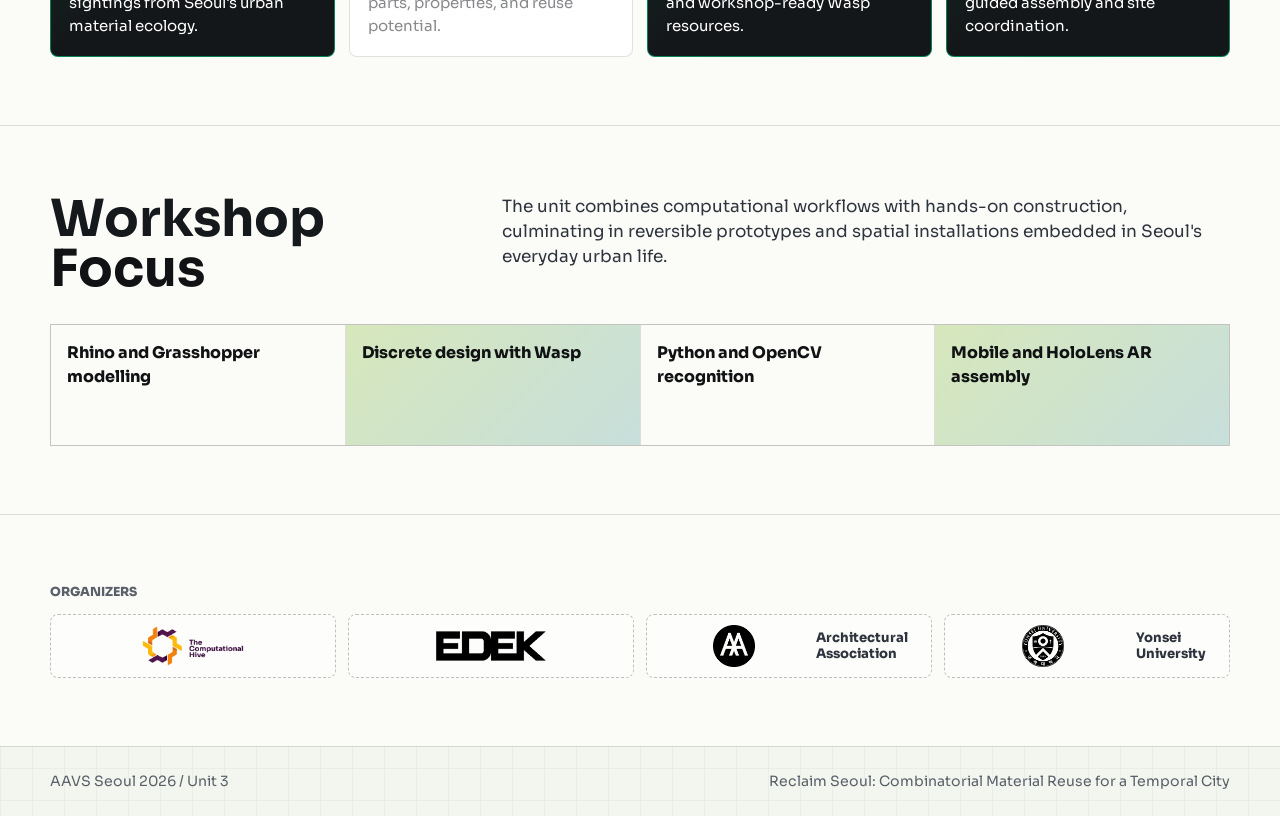
==== commit 6589288a: "Edit titles" ====
--- a/index.html
+++ b/index.html
@@ -457,7 +457,7 @@
       <section id="tools">
         <div class="section-inner">
           <div class="split">
-            <h2>Student tools</h2>
+            <h2>Open Tools</h2>
             <div class="body-copy">
               <p>
                 These workshop tools will support material mapping, inventory building,
@@ -494,7 +494,7 @@
       <section id="learning">
         <div class="section-inner">
           <div class="split">
-            <h2>Workshop focus</h2>
+            <h2>Workshop Focus</h2>
             <div class="body-copy">
               <p>
                 The unit combines computational workflows with hands-on construction,
